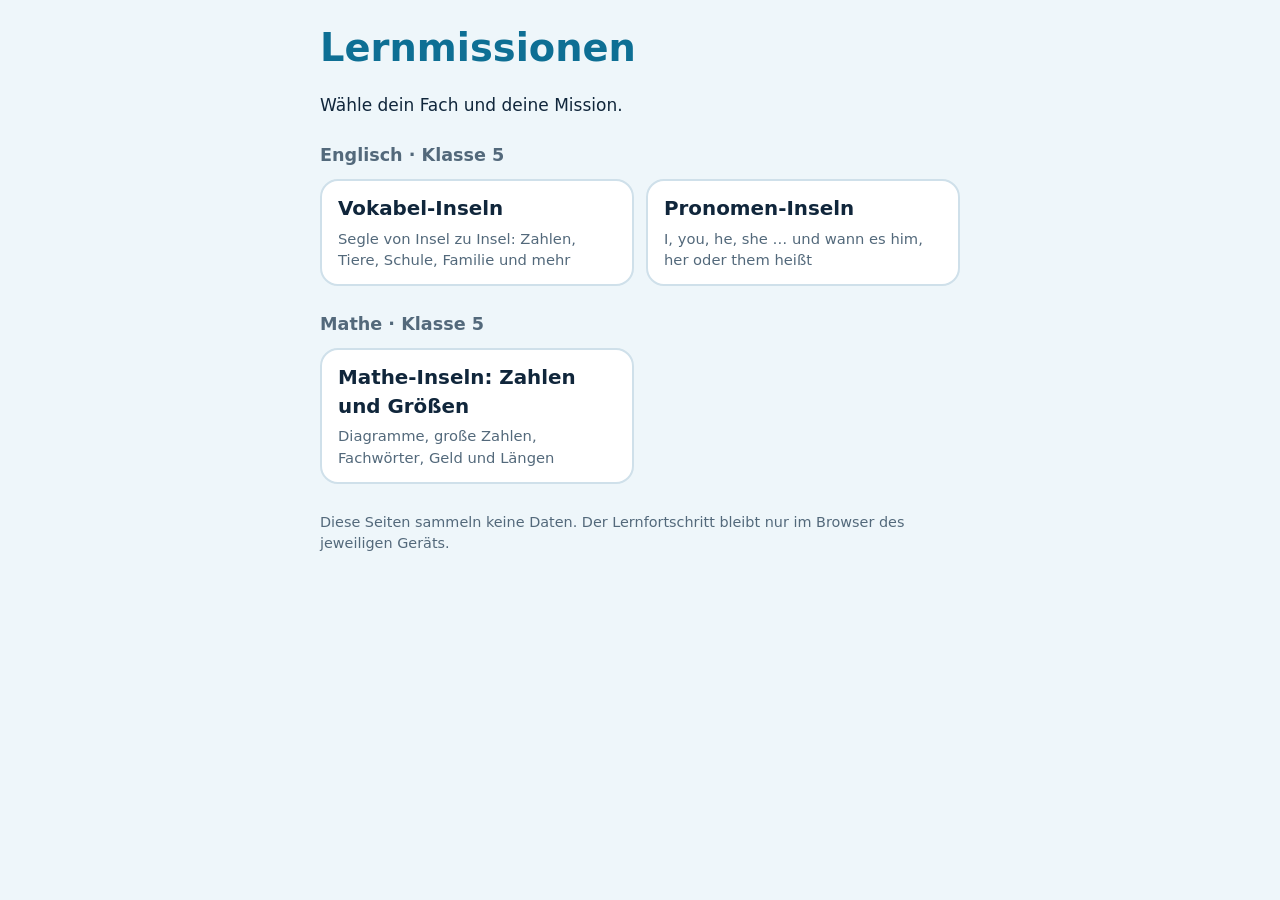
==== index.html @ 041a2555 "Druck-/PDF-Export und Eltern-Link entfernt; lange Wörter brechen um (iPhone); Tests ins Repo, zusamm" ====
<!doctype html>
<html lang="de">
<head>
<meta charset="utf-8">
<meta name="viewport" content="width=device-width,initial-scale=1,viewport-fit=cover">
<meta name="apple-mobile-web-app-capable" content="yes">
<meta name="apple-mobile-web-app-title" content="Lernmissionen">
<link rel="apple-touch-icon" href="[data-uri]">
<link rel="icon" href="[data-uri]">
<title>Lernmissionen</title>
<style>
/* Übersicht: ein Abschnitt pro Fach und Klasse, eine Kachel pro Mission. Neue Mission = neuer Ordner + neue Kachel. */
:root{--bg:#eef6fa;--card:#fff;--ink:#10263b;--muted:#53697b;--line:#cfe0ea;--sea:#0e6f94;
  --f-display:ui-rounded,'SF Pro Rounded','Arial Rounded MT Bold','Nunito','Trebuchet MS','Segoe UI',system-ui,sans-serif;color-scheme:light}
@media (prefers-color-scheme: dark){:root{--bg:#0a1a28;--card:#12293c;--ink:#eaf3f9;--muted:#9db4c5;--line:#24435c;--sea:#4fc0e8;color-scheme:dark}}
*{box-sizing:border-box}
body{margin:0;background:var(--bg);color:var(--ink);font:17px/1.45 system-ui,-apple-system,'Segoe UI',Roboto,Arial,sans-serif;padding:20px 16px 48px;-webkit-text-size-adjust:100%}
main{max-width:640px;margin:0 auto}
h1,h2,h3{font-family:var(--f-display);font-weight:600;margin:0}
h1{color:var(--sea);font-size:clamp(1.8rem,7vw,2.4rem)}
h2{margin:26px 0 10px;font-size:1.1rem;color:var(--muted)}
.grid{display:grid;grid-template-columns:repeat(auto-fill,minmax(250px,1fr));gap:12px}
.tile{display:grid;gap:4px;background:var(--card);border:2px solid var(--line);border-radius:18px;padding:14px 16px;color:inherit;text-decoration:none;transition:transform .12s,border-color .12s}
.tile:hover,.tile:focus-visible{border-color:var(--sea);transform:translateY(-2px);outline:none}
.tile span{color:var(--muted);font-size:.92rem}
.tip{color:var(--muted);font-size:.9rem;margin-top:28px}
@media (prefers-reduced-motion:reduce){.tile{transition:none}}
</style>
</head>
<body>
<main>
<h1>Lernmissionen</h1>
<p>Wähle dein Fach und deine Mission.</p>

<h2>Englisch · Klasse 5</h2>
<div class="grid">
 <a class="tile" href="englisch-5/vokabeln/"><h3>Vokabel-Inseln</h3><span>Segle von Insel zu Insel: Zahlen, Tiere, Schule, Familie und mehr</span></a>
 <a class="tile" href="englisch-5/pronomen/"><h3>Pronomen-Inseln</h3><span>I, you, he, she … und wann es him, her oder them heißt</span></a>
</div>

<h2>Mathe · Klasse 5</h2>
<div class="grid">
 <a class="tile" href="mathe-5/zahlen-und-groessen/"><h3>Mathe-Inseln: Zahlen und Größen</h3><span>Diagramme, große Zahlen, Fachwörter, Geld und Längen</span></a>
</div>

<p class="tip">Diese Seiten sammeln keine Daten. Der Lernfortschritt bleibt nur im Browser des jeweiligen Geräts.</p>
</main>
</body>
</html>
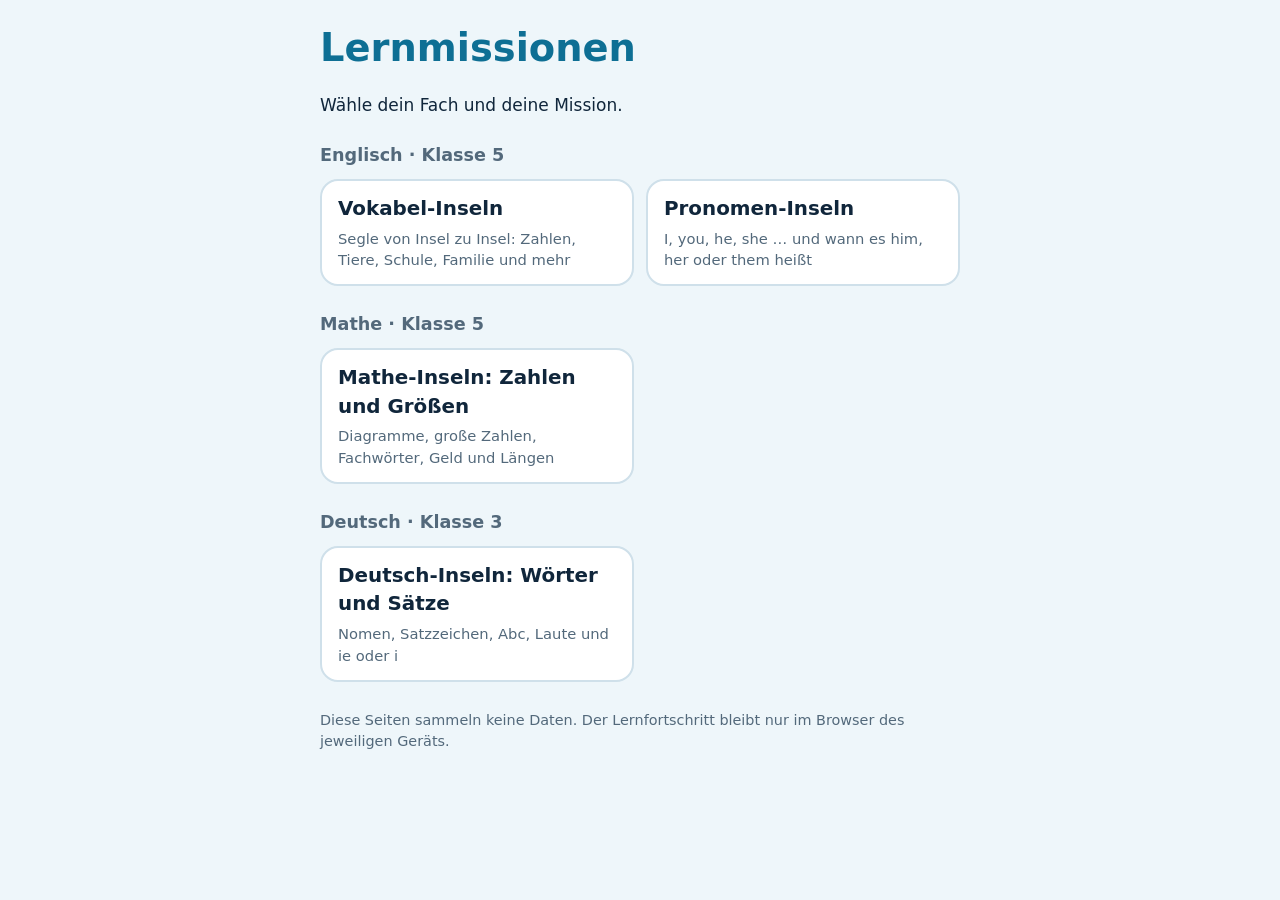
==== commit e9571fba: "Neue Mission Deutsch-Inseln (Klasse 3): Nomen, zusammengesetzte Nomen, Satzzeichen, Abc, Laute, ie/i" ====
--- a/index.html
+++ b/index.html
@@ -43,6 +43,11 @@
  <a class="tile" href="mathe-5/zahlen-und-groessen/"><h3>Mathe-Inseln: Zahlen und Größen</h3><span>Diagramme, große Zahlen, Fachwörter, Geld und Längen</span></a>
 </div>
 
+<h2>Deutsch · Klasse 3</h2>
+<div class="grid">
+ <a class="tile" href="deutsch-3/woerter-und-saetze/"><h3>Deutsch-Inseln: Wörter und Sätze</h3><span>Nomen, Satzzeichen, Abc, Laute und ie oder i</span></a>
+</div>
+
 <p class="tip">Diese Seiten sammeln keine Daten. Der Lernfortschritt bleibt nur im Browser des jeweiligen Geräts.</p>
 </main>
 </body>
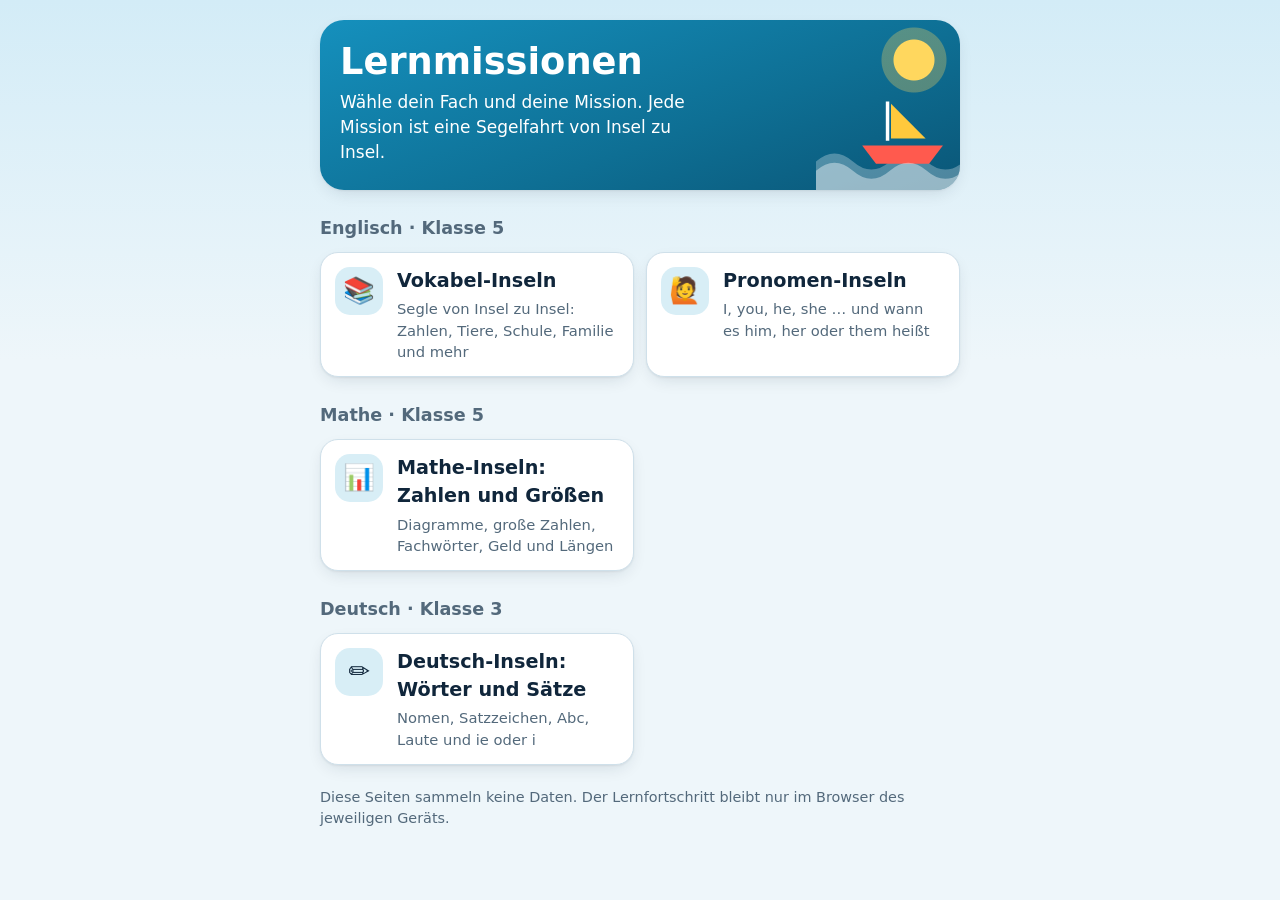
==== commit cd462d2a: "Gestaltung: weichere Karten, nummerierte Inseln, Spiel-Symbole; Wellen, schaukelndes Boot und Konfet" ====
--- a/index.html
+++ b/index.html
@@ -8,44 +8,31 @@
 <link rel="apple-touch-icon" href="[data-uri]">
 <link rel="icon" href="[data-uri]">
 <title>Lernmissionen</title>
-<style>
-/* Übersicht: ein Abschnitt pro Fach und Klasse, eine Kachel pro Mission. Neue Mission = neuer Ordner + neue Kachel. */
-:root{--bg:#eef6fa;--card:#fff;--ink:#10263b;--muted:#53697b;--line:#cfe0ea;--sea:#0e6f94;
-  --f-display:ui-rounded,'SF Pro Rounded','Arial Rounded MT Bold','Nunito','Trebuchet MS','Segoe UI',system-ui,sans-serif;color-scheme:light}
-@media (prefers-color-scheme: dark){:root{--bg:#0a1a28;--card:#12293c;--ink:#eaf3f9;--muted:#9db4c5;--line:#24435c;--sea:#4fc0e8;color-scheme:dark}}
-*{box-sizing:border-box}
-body{margin:0;background:var(--bg);color:var(--ink);font:17px/1.45 system-ui,-apple-system,'Segoe UI',Roboto,Arial,sans-serif;padding:20px 16px 48px;-webkit-text-size-adjust:100%}
-main{max-width:640px;margin:0 auto}
-h1,h2,h3{font-family:var(--f-display);font-weight:600;margin:0}
-h1{color:var(--sea);font-size:clamp(1.8rem,7vw,2.4rem)}
-h2{margin:26px 0 10px;font-size:1.1rem;color:var(--muted)}
-.grid{display:grid;grid-template-columns:repeat(auto-fill,minmax(250px,1fr));gap:12px}
-.tile{display:grid;gap:4px;background:var(--card);border:2px solid var(--line);border-radius:18px;padding:14px 16px;color:inherit;text-decoration:none;transition:transform .12s,border-color .12s}
-.tile:hover,.tile:focus-visible{border-color:var(--sea);transform:translateY(-2px);outline:none}
-.tile span{color:var(--muted);font-size:.92rem}
-.tip{color:var(--muted);font-size:.9rem;margin-top:28px}
-@media (prefers-reduced-motion:reduce){.tile{transition:none}}
-</style>
+<link rel="stylesheet" href="gemeinsam/stil.css">
+<style>/* Übersicht: ein Abschnitt pro Fach und Klasse, eine Kachel pro Mission. Neue Mission = neuer Ordner + neue Kachel. */
+html{-webkit-text-size-adjust:100%}body{margin:0}h2.sec{margin:26px 0 10px}</style>
 </head>
 <body>
-<main>
-<h1>Lernmissionen</h1>
-<p>Wähle dein Fach und deine Mission.</p>
+<main id="app">
+<section class="hero"><h1>Lernmissionen</h1><p>Wähle dein Fach und deine Mission. Jede Mission ist eine Segelfahrt von Insel zu Insel.</p>
+<svg viewBox="0 0 130 90" aria-hidden="true"><path class="wv" d="M0 62q16-14 32 0t32 0 32 0 32 0 32 0 32 0v28H0z" fill="#ffffff" opacity=".28"/>
+ <g class="bob"><path d="M62 10v34" stroke="#fff" stroke-width="3"/><path d="M65 12l30 30H65z" fill="#ffc93c"/><path d="M40 48h70l-12 16H52z" fill="#ff5a4e"/></g>
+ <path class="wv wv2" d="M0 70q16-14 32 0t32 0 32 0 32 0 32 0 32 0v20H0z" fill="#ffffff" opacity=".4"/></svg></section>
 
-<h2>Englisch · Klasse 5</h2>
+<h2 class="sec">Englisch · Klasse 5</h2>
 <div class="grid">
- <a class="tile" href="englisch-5/vokabeln/"><h3>Vokabel-Inseln</h3><span>Segle von Insel zu Insel: Zahlen, Tiere, Schule, Familie und mehr</span></a>
- <a class="tile" href="englisch-5/pronomen/"><h3>Pronomen-Inseln</h3><span>I, you, he, she … und wann es him, her oder them heißt</span></a>
+ <a class="tile" data-ico="📚" href="englisch-5/vokabeln/"><h3>Vokabel-Inseln</h3><span class="sub">Segle von Insel zu Insel: Zahlen, Tiere, Schule, Familie und mehr</span></a>
+ <a class="tile" data-ico="🙋" href="englisch-5/pronomen/"><h3>Pronomen-Inseln</h3><span class="sub">I, you, he, she … und wann es him, her oder them heißt</span></a>
 </div>
 
-<h2>Mathe · Klasse 5</h2>
+<h2 class="sec">Mathe · Klasse 5</h2>
 <div class="grid">
- <a class="tile" href="mathe-5/zahlen-und-groessen/"><h3>Mathe-Inseln: Zahlen und Größen</h3><span>Diagramme, große Zahlen, Fachwörter, Geld und Längen</span></a>
+ <a class="tile" data-ico="📊" href="mathe-5/zahlen-und-groessen/"><h3>Mathe-Inseln: Zahlen und Größen</h3><span class="sub">Diagramme, große Zahlen, Fachwörter, Geld und Längen</span></a>
 </div>
 
-<h2>Deutsch · Klasse 3</h2>
+<h2 class="sec">Deutsch · Klasse 3</h2>
 <div class="grid">
- <a class="tile" href="deutsch-3/woerter-und-saetze/"><h3>Deutsch-Inseln: Wörter und Sätze</h3><span>Nomen, Satzzeichen, Abc, Laute und ie oder i</span></a>
+ <a class="tile" data-ico="✏️" href="deutsch-3/woerter-und-saetze/"><h3>Deutsch-Inseln: Wörter und Sätze</h3><span class="sub">Nomen, Satzzeichen, Abc, Laute und ie oder i</span></a>
 </div>
 
 <p class="tip">Diese Seiten sammeln keine Daten. Der Lernfortschritt bleibt nur im Browser des jeweiligen Geräts.</p>
--- a/gemeinsam/stil.css
+++ b/gemeinsam/stil.css
@@ -0,0 +1,233 @@
+/* Gemeinsame Gestaltung aller Missionen */
+/* Layout: eine schmale Spalte, Inseln als Kacheln, eine Frage pro Bildschirm. Thema: Segeltörn von Insel zu Insel. */
+:root{
+  --bg:#eef6fa; --card:#ffffff; --ink:#10263b; --muted:#53697b; --line:#cfe0ea;
+  --sea:#0e6f94; --sea-soft:#d8eef6; --coral:#ff5a4e; --coral-ink:#ffffff; --sun:#ffc93c; --sun-ink:#3a2a00;
+  --good:#17895a; --good-soft:#d9f3e6; --bad:#c93a32; --bad-soft:#fde3e0;
+  --sky:#d3ecf7; --shadow:0 1px 2px rgba(16,38,59,.06),0 6px 18px -6px rgba(16,38,59,.16); --shadow-up:0 2px 4px rgba(16,38,59,.08),0 14px 28px -8px rgba(16,38,59,.24);
+  --f-display:ui-rounded,'SF Pro Rounded','Arial Rounded MT Bold','Nunito','Trebuchet MS','Segoe UI',system-ui,sans-serif;
+  --f-body:system-ui,-apple-system,'Segoe UI',Roboto,'Helvetica Neue',Arial,sans-serif;
+}
+@media (prefers-color-scheme: dark){:root:not([data-theme="light"]){
+  --bg:#0a1a28; --card:#12293c; --ink:#eaf3f9; --muted:#9db4c5; --line:#24435c;
+  --sea:#4fc0e8; --sea-soft:#133a52; --coral:#ff7468; --coral-ink:#2b0805; --sun:#ffd25a; --sun-ink:#2b2000;
+  --good:#4fd196; --good-soft:#12382b; --bad:#ff8a80; --bad-soft:#401c19; color-scheme:dark;
+  --sky:#0f2a40; --shadow:0 1px 2px rgba(0,0,0,.3),0 8px 20px -8px rgba(0,0,0,.55); --shadow-up:0 2px 4px rgba(0,0,0,.35),0 16px 30px -10px rgba(0,0,0,.7);}}
+:root[data-theme="dark"]{
+  --bg:#0a1a28; --card:#12293c; --ink:#eaf3f9; --muted:#9db4c5; --line:#24435c;
+  --sea:#4fc0e8; --sea-soft:#133a52; --coral:#ff7468; --coral-ink:#2b0805; --sun:#ffd25a; --sun-ink:#2b2000;
+  --good:#4fd196; --good-soft:#12382b; --bad:#ff8a80; --bad-soft:#401c19; color-scheme:dark;
+  --sky:#0f2a40; --shadow:0 1px 2px rgba(0,0,0,.3),0 8px 20px -8px rgba(0,0,0,.55); --shadow-up:0 2px 4px rgba(0,0,0,.35),0 16px 30px -10px rgba(0,0,0,.7);}
+*{box-sizing:border-box}
+body{background:linear-gradient(180deg,var(--sky),var(--bg) 360px) no-repeat,var(--bg);color:var(--ink);font-family:var(--f-body);font-size:17px;line-height:1.45;padding-inline:16px;padding-block:20px 48px}
+#app{max-width:640px;margin:0 auto}
+h1,h2,h3{font-family:var(--f-display);margin:0;font-weight:600;text-wrap:balance}
+button{font:inherit;color:inherit;cursor:pointer}
+button:focus-visible,input:focus-visible,a:focus-visible{outline:3px solid var(--sea);outline-offset:2px}
+.top{display:flex;align-items:center;justify-content:space-between;gap:12px;margin-bottom:18px}
+.brand{font-family:var(--f-display);font-weight:700;font-size:1.25rem;color:var(--sea);letter-spacing:.01em}
+.pill{display:inline-flex;align-items:center;gap:6px;background:var(--card);border:2px solid var(--line);border-radius:999px;padding:4px 12px;color:var(--ink);font-weight:800;font-size:.9rem;font-variant-numeric:tabular-nums}
+.pill.sun{background:var(--sun);border-color:var(--sun);color:var(--sun-ink)}
+.hero{background:radial-gradient(circle at calc(100% - 46px) 40px,#ffd75e 0 20px,rgba(255,215,94,.3) 21px 32px,rgba(255,215,94,0) 33px),linear-gradient(160deg,#1590bd,var(--sea) 60%,#0a5677);color:#fff;border-radius:24px;padding:22px 20px;margin-bottom:20px;min-height:170px;position:relative;overflow:hidden;box-shadow:var(--shadow)}
+.hero>*{position:relative;z-index:1}
+:root[data-theme="dark"] .hero{color:#06202e;background:radial-gradient(circle at calc(100% - 46px) 40px,#ffe08a 0 20px,rgba(255,224,138,.35) 21px 32px,rgba(255,224,138,0) 33px),linear-gradient(160deg,#7fd6f2,var(--sea) 60%,#2f9fca)}
+@media (prefers-color-scheme: dark){:root:not([data-theme="light"]) .hero{color:#06202e;background:radial-gradient(circle at calc(100% - 46px) 40px,#ffe08a 0 20px,rgba(255,224,138,.35) 21px 32px,rgba(255,224,138,0) 33px),linear-gradient(160deg,#7fd6f2,var(--sea) 60%,#2f9fca)}}
+.hero h1{font-size:clamp(1.7rem,6vw,2.3rem);line-height:1.1;padding-right:56px}
+.hero p{margin:8px 0 0;max-width:34ch}
+.hero>svg{position:absolute;right:-6px;bottom:-4px;width:150px;z-index:0}
+.rank{margin-top:14px;display:flex;gap:8px;flex-wrap:wrap}
+.rank .pill{border-color:transparent}
+.namebox{display:flex;gap:10px;align-items:center;margin-bottom:18px;flex-wrap:wrap}
+.namebox label{font-weight:800}
+input[type=text]{font:inherit;color:var(--ink);background:var(--card);border:2px solid var(--line);border-radius:14px;padding:10px 14px;min-width:0}
+.grid{display:grid;grid-template-columns:repeat(auto-fill,minmax(250px,1fr));gap:12px}
+.tile{text-align:left;background:var(--card);border:1px solid var(--line);border-radius:18px;padding:14px 16px;display:grid;gap:4px;align-content:start;position:relative;box-shadow:var(--shadow);transition:transform .15s,box-shadow .15s,border-color .15s}
+a.tile{color:inherit;text-decoration:none}
+.tile:hover{border-color:var(--sea);transform:translateY(-3px);box-shadow:var(--shadow-up)}
+/* Symbol links in der Kachel: Inseln nummeriert wie auf der Seekarte, Spiele mit Bild, Übersicht per data-ico */
+.isles{counter-reset:isl}
+.isles .tile,.tile[data-ico],#gb,#gm,#rs,.tile[data-t=mix],.tile[data-t=check]{padding-left:76px;min-height:76px}
+.isles .tile::before,.tile[data-ico]::before,#gb::before,#gm::before,#rs::before,.tile[data-t=mix]::before,.tile[data-t=check]::before{
+  content:attr(data-ico);position:absolute;left:14px;top:14px;width:48px;height:48px;border-radius:15px;display:grid;place-items:center;font-size:1.6rem;line-height:1;background:var(--tint-soft,var(--sea-soft))}
+.isles .tile{counter-increment:isl}
+.isles .tile::before{content:counter(isl);background:var(--tint,#0e6f94);color:#fff;font:700 1.45rem var(--f-display);box-shadow:inset 0 -4px 0 rgba(0,0,0,.15)}
+.isles .tile:nth-child(6n+2){--tint:#e0483e}.isles .tile:nth-child(6n+3){--tint:#c27c00}.isles .tile:nth-child(6n+4){--tint:#17895a}
+.isles .tile:nth-child(6n+5){--tint:#7b5cc4}.isles .tile:nth-child(6n){--tint:#c2457a}
+#gb::before{content:'⚡'}#gm::before{content:'🃏'}#rs::before{content:'⛵'}.tile[data-t=mix]::before{content:'🧭'}.tile[data-t=check]::before{content:'📝'}
+.tile.mix::before,#rs::before{background:rgba(255,255,255,.3)}
+.tile h3{font-size:1.2rem}
+.tile .sub{color:var(--muted);font-size:.92rem}
+.stars{letter-spacing:2px;font-size:1.15rem;color:var(--line)}
+.stars b{color:var(--sun);font-weight:400;text-shadow:0 0 0 var(--sun-ink)}
+.tile.resume{background:linear-gradient(135deg,#ffd75e,var(--sun));border-color:var(--sun);color:var(--sun-ink)}
+.tile.resume .sub{color:inherit}
+.tile.mix{background:linear-gradient(135deg,#ff7a5c,var(--coral));border-color:var(--coral);color:var(--coral-ink)}
+.tile.mix .sub{color:inherit;opacity:.9}
+.tile.mix .stars{color:rgba(255,255,255,.45)}
+.tile.mix .stars b{color:#fff}
+.sec{margin:22px 0 10px;font-size:1.1rem;color:var(--muted)}
+.q-head{display:flex;align-items:center;gap:12px;margin-bottom:12px}
+.back{background:none;border:2px solid var(--line);border-radius:12px;padding:4px 12px;font-weight:800;color:var(--muted)}
+.track{flex:1;height:14px;background:var(--sea-soft);border-radius:999px;position:relative;box-shadow:inset 0 2px 3px rgba(0,0,0,.08)}
+.track i{position:absolute;left:0;top:0;bottom:0;background:linear-gradient(90deg,#4fc0e8,var(--sea));border-radius:999px;transition:width .35s}
+.track svg{position:absolute;top:-13px;width:34px;transition:left .35s;margin-left:-12px}
+.streak{min-width:78px;text-align:center}
+.qcard{background:var(--card);border:1px solid var(--line);border-radius:24px;padding:22px 18px;box-shadow:var(--shadow)}
+.kind{display:inline-block;font-size:.78rem;font-weight:800;text-transform:uppercase;letter-spacing:.08em;color:var(--sea);background:var(--sea-soft);border-radius:999px;padding:3px 10px}
+.kind.redo{color:var(--coral);background:var(--bad-soft)}
+.prompt{font-family:var(--f-display);font-weight:600;font-size:clamp(1.7rem,7vw,2.4rem);line-height:1.15;margin:6px 0 16px;overflow-wrap:anywhere}
+.opts{display:grid;gap:10px}
+.opt{text-align:left;background:var(--card);border:2px solid var(--line);border-radius:16px;box-shadow:0 3px 0 var(--line);padding:13px 16px;font-weight:800;font-size:1.05rem;overflow-wrap:anywhere}
+.opt:hover:not(:disabled){border-color:var(--sea);box-shadow:0 3px 0 var(--sea)}
+.opt.right{background:var(--good-soft);border-color:var(--good);color:var(--good);box-shadow:0 3px 0 var(--good)}
+.opt.wrong{background:var(--bad-soft);border-color:var(--bad);color:var(--bad);box-shadow:0 3px 0 var(--bad)}
+.opt:disabled{cursor:default}
+.typebox{display:flex;gap:10px;flex-wrap:wrap}
+.typebox input{flex:1 1 180px;font-size:1.2rem;font-weight:800}
+.slots{font-family:var(--f-display);letter-spacing:.2em;color:var(--muted);margin:-6px 0 12px;min-height:1.4em}
+.btn{background:linear-gradient(180deg,#ff7a6a,var(--coral));color:var(--coral-ink);border:0;border-radius:14px;padding:12px 22px;font-weight:800;font-family:var(--f-display);font-size:1.1rem;box-shadow:0 4px 0 rgba(0,0,0,.18)}
+.btn:active{transform:translateY(2px);box-shadow:0 2px 0 rgba(0,0,0,.18)}
+.btn.ghost{background:var(--card);box-shadow:none;color:var(--ink);border:2px solid var(--line);box-shadow:none}
+.btn.small{padding:8px 14px;font-size:.95rem}
+.fb{margin-top:16px;border-radius:16px;padding:14px 16px;display:grid;grid-template-columns:minmax(0,1fr);gap:10px}
+.fb.ok{background:var(--good-soft);color:var(--good)}
+.fb.no{background:var(--bad-soft);color:var(--bad)}
+.fb strong{font-family:var(--f-display);font-size:1.25rem}
+.fb .ans{color:var(--ink);font-weight:800}
+.fb .row{display:flex;justify-content:flex-end}
+.end{text-align:center}
+.bigstars{font-size:3rem;letter-spacing:6px;color:var(--line);margin:6px 0}
+.bigstars b{color:var(--sun);font-weight:400;text-shadow:0 2px 8px rgba(255,201,60,.6)}
+.bigstars span{display:inline-block}
+.stats{display:flex;gap:10px;justify-content:center;flex-wrap:wrap;margin:12px 0 18px}
+.mist{text-align:left;background:var(--card);border:1px solid var(--line);box-shadow:var(--shadow);border-radius:16px;padding:12px 16px;margin:14px 0}
+.mist h3{font-size:1.05rem;margin-bottom:6px}
+.mist ul{margin:0;padding-left:18px}
+.mist li{margin:3px 0}
+.actions{display:flex;gap:10px;justify-content:center;flex-wrap:wrap}
+.tip{color:var(--muted);font-size:.9rem;margin-top:22px}
+.theme{background:none;border:2px solid var(--line);border-radius:999px;padding:3px 12px;font-weight:800;font-size:.85rem;color:var(--muted)}
+@keyframes pop{0%{transform:scale(.3) rotate(-20deg);opacity:0}70%{transform:scale(1.25)}100%{transform:scale(1);opacity:1}}
+.pop{animation:pop .5s both}
+/* Bewegung nur auf Startseite, Seekarte und Endbildschirm, nie während einer Aufgabe (Kinder sollen sich dort konzentrieren) */
+@keyframes rise{from{opacity:0;transform:translateY(14px)}}
+@keyframes rock{from{transform:rotate(-4deg) translateY(1px)}to{transform:rotate(4deg) translateY(-2px)}}
+@keyframes waves{to{transform:translateX(-64px)}}
+@keyframes drift{from{transform:translateX(-5px)}to{transform:translateX(5px)}}
+@keyframes ping{from{opacity:.7;transform:scale(.85)}to{opacity:0;transform:scale(1.5)}}
+@keyframes twinkle{0%,100%{opacity:0;transform:scale(.4)}50%{opacity:1;transform:scale(1)}}
+@keyframes fall{from{transform:translateY(0) rotate(0)}to{transform:translateY(560px) rotate(var(--r));opacity:.2}}
+#app:has(>.hero)>*{animation:rise .45s both}
+#app:has(>.hero)>:nth-child(2){animation-delay:.04s}#app:has(>.hero)>:nth-child(3){animation-delay:.08s}#app:has(>.hero)>:nth-child(4){animation-delay:.12s}
+#app:has(>.hero)>:nth-child(5){animation-delay:.16s}#app:has(>.hero)>:nth-child(6){animation-delay:.2s}#app:has(>.hero)>:nth-child(n+7){animation-delay:.24s}
+.hero .bob,.map .bob{transform-box:fill-box;transform-origin:50% 100%;animation:rock 2.6s ease-in-out infinite alternate}
+.hero .wv{animation:waves 7s linear infinite}.hero .wv2{animation-duration:4.5s}
+.map .ripple{fill:none;stroke:var(--sea);stroke-width:1.5;stroke-linecap:round;opacity:.3;animation:drift 4s ease-in-out infinite alternate}
+.map .ripple:nth-of-type(2n){animation-duration:5.5s;animation-direction:alternate-reverse}
+.map .ping{fill:none;stroke:var(--coral);stroke-width:2;transform-box:fill-box;transform-origin:center;animation:ping 1.8s ease-out infinite}
+.map .spark{fill:#fff3b0;transform-box:fill-box;transform-origin:center;animation:twinkle 2.2s ease-in-out infinite}
+.end{position:relative;overflow:hidden;animation:rise .4s both}
+.confetti{position:absolute;inset:0;pointer-events:none;z-index:2}
+.confetti i{position:absolute;top:-14px;width:8px;height:13px;border-radius:2px;animation:fall 2.6s cubic-bezier(.3,.6,.6,1) both}
+@media (prefers-reduced-motion:reduce){.pop,#app>*,.end,.bob,.wv,.ripple,.ping,.spark{animation:none!important}.confetti{display:none}.tile,.track i,.track svg{transition:none}}
+/* Seekarte */
+.maphead{display:flex;justify-content:space-between;align-items:center;gap:10px;margin:22px 0 10px}
+.map{display:block;width:100%;height:auto}
+.map .sea{fill:url(#seaG)}
+.map .sea1{stop-color:var(--sea-soft)}.map .sea2{stop-color:var(--sky)}
+.map .foam{fill:none;stroke:#fff;stroke-width:2;opacity:.7}
+.map .route{fill:none;stroke:var(--sea);stroke-width:2;stroke-dasharray:4 5;opacity:.55}
+.map .sand{fill:#f1d58c}
+.map .green{fill:#4caf6a}
+.map .pole{stroke:var(--ink);stroke-width:1.5}
+.map .mapboat{color:var(--ink)}
+.map text{fill:var(--ink);font:700 10px var(--f-body);text-anchor:middle}
+.isl{cursor:pointer;outline:none}
+.map{filter:drop-shadow(0 6px 14px rgba(16,38,59,.12))}
+.isl:hover .sand,.isl:focus-visible .sand{stroke:var(--coral);stroke-width:3}
+.treasure{display:flex;align-items:center;justify-content:center;gap:10px;font-weight:800;color:var(--sea);margin:4px 0 10px}
+/* Satzbaukasten */
+.line{min-height:56px;border:2px dashed var(--line);border-radius:14px;padding:6px;display:flex;flex-wrap:wrap;gap:8px;margin-bottom:12px}
+.line.right{border-style:solid;border-color:var(--good);background:var(--good-soft)}
+.line.wrong{border-style:solid;border-color:var(--bad);background:var(--bad-soft)}
+.chips{display:flex;flex-wrap:wrap;gap:8px;min-height:44px}
+.chip{background:var(--card);border:2px solid var(--sea);color:var(--ink);border-radius:12px;padding:8px 14px;font-weight:800;font-size:1.05rem}
+.chip:disabled{cursor:default}
+.chip[aria-pressed=true]{background:var(--sea-soft);box-shadow:inset 0 0 0 2px var(--sea)}
+.chip.right{background:var(--good-soft);border-color:var(--good);color:var(--good);box-shadow:none}
+.chip.wrong{background:var(--bad-soft);border-color:var(--bad);color:var(--bad);box-shadow:none;text-decoration:line-through}
+.chip.miss{border-style:dashed;border-color:var(--good);color:var(--good)}
+/* Memory und Blitzrunde */
+.memo{display:grid;grid-template-columns:repeat(3,1fr);gap:10px}
+@media (min-width:520px){.memo{grid-template-columns:repeat(4,1fr)}}
+.card{min-height:86px;background:var(--sea);color:var(--card);border:2px solid var(--sea);border-radius:14px;padding:6px;font-weight:800;font-size:1rem;overflow-wrap:anywhere;transition:background .2s}
+.card.up{background:var(--card);color:var(--ink)}
+.card.found{background:var(--good-soft);color:var(--good);border-color:var(--good);cursor:default}
+.timer i{background:var(--coral)}
+.bignum{font-family:var(--f-display);font-size:4rem;font-weight:700;color:var(--sea);line-height:1;margin:8px 0}
+.fb .row{gap:10px}
+.prompt .btn{font-size:1.1rem}
+@media (prefers-reduced-motion:reduce){.card{transition:none}}
+/* Fortschritt zum nächsten Rang (im blauen Kopfbereich) */
+.rbar{height:8px;background:rgba(255,255,255,.3);border-radius:999px;margin-top:12px;max-width:260px;position:relative;z-index:1}
+.rbar i{display:block;height:100%;background:var(--sun);border-radius:999px}
+.rnext{font-size:.88rem;margin:6px 0 0!important;opacity:.95;position:relative;z-index:1}
+/* Sätze statt einzelner Wörter (Pronomen-Inseln) */
+.prompt.sm{font-size:clamp(1.25rem,5vw,1.6rem);line-height:1.3}
+.prompt b,.opt b{color:var(--coral)}
+details.mist summary{cursor:pointer}
+.cheat{border-collapse:collapse;width:100%;margin:10px 0}
+.cheat th,.cheat td{text-align:left;padding:5px 8px;border-bottom:1px solid var(--line)}
+/* Mathe: Zahlen-Eingabe, Klecks, Grafiken */
+.typebox .unit{align-self:center;font-weight:800;font-size:1.15rem;color:var(--muted)}
+.blob{display:inline-block;width:1.5em;height:1.1em;line-height:1.1em;border-radius:46% 54% 40% 60%;background:var(--coral);color:transparent;vertical-align:-0.12em}
+.prompt p{margin:0 0 10px}
+.prompt .big{font-size:clamp(1.5rem,6vw,2rem);font-variant-numeric:tabular-nums}
+.prompt .words{font-size:1.05rem;overflow-wrap:anywhere;line-height:1.4}
+.prompt .ctitle{font-size:.95rem;font-weight:800;color:var(--muted);margin:0 0 4px}
+.chart,.strahl{display:block;width:100%;max-width:420px;height:auto;margin:0 0 8px}
+.chart text,.strahl text{fill:var(--ink);font-family:var(--f-body)}
+.chart .grid{stroke:var(--line);stroke-width:1}
+.chart .bar{fill:var(--sea)}
+.strahl .axis{stroke:var(--ink);stroke-width:1.5}
+.strahl .arrow{fill:var(--coral)}.strahl .arrowline{stroke:var(--coral);stroke-width:3}
+.tally line{stroke:var(--ink);stroke-width:2;stroke-linecap:round}
+.strich,.vt,.receipt{border-collapse:collapse;font-size:1rem;margin:0 0 10px}
+.strich td,.vt td,.vt th,.receipt td{border:1px solid var(--line);padding:5px 10px;text-align:left}
+.vt th{font-weight:800}.receipt td:last-child{text-align:right;font-variant-numeric:tabular-nums}.receipt .sum td{font-weight:800}
+.mauer{display:inline-grid;gap:4px;margin:4px 0}
+.mrow{display:flex;justify-content:center;gap:4px}
+.brick{min-width:64px;padding:8px 6px;text-align:center;border:2px solid var(--line);border-radius:8px;background:var(--bg);font-weight:800;font-size:1.1rem}
+.brick.q{border-color:var(--coral);color:var(--coral)}
+.opts.raw{grid-template-columns:repeat(auto-fit,minmax(150px,1fr))}
+.opts.raw .opt{padding:6px}
+.opts.raw svg{display:block;width:100%;height:auto}
+.cancheck{width:100%;border-collapse:collapse;text-align:left;margin:12px 0}
+.cancheck th,.cancheck td{border-bottom:1px solid var(--line);padding:6px 4px;vertical-align:middle}
+.cancheck .face{font-size:1.5rem;text-align:center}
+/* Mathe: Säulen ziehen, Pfeil setzen */
+.drawsvg,.marksvg{touch-action:none;cursor:pointer;user-select:none;-webkit-user-select:none;outline:none}
+.drawsvg.locked{cursor:default}
+.dbar .knob{fill:var(--coral)}
+.dbar:focus{outline:none}.dbar:focus .knob{stroke:var(--ink);stroke-width:2}
+.dbar.good .bar{fill:var(--good)}.dbar.bad .bar{fill:var(--bad)}.dbar.good .knob,.dbar.bad .knob{display:none}
+.chart .target{fill:none;stroke:var(--good);stroke-width:2.5;stroke-dasharray:5 3}
+.marksvg:focus-visible{outline:3px solid var(--sea);outline-offset:2px;border-radius:6px}
+.strahl .hit{fill:transparent}
+.mark path{fill:var(--coral)}.mark line{stroke:var(--coral);stroke-width:3}
+.mark.good path,.mark.right path{fill:var(--good)}.mark.good line,.mark.right line{stroke:var(--good)}
+.mark.bad path{fill:var(--bad)}.mark.bad line{stroke:var(--bad)}
+/* Deutsch: Lücke, Bild zum Wort, Abc-Leiste */
+.gap{display:inline-block;min-width:1.4em;padding:0 .15em;border-radius:6px;background:var(--coral);color:var(--coral-ink);text-align:center;font-weight:800}
+.emo{font-size:1.4em;margin-right:.35em;vertical-align:-0.1em}
+.prompt .emo:only-child{font-size:3.2rem}
+.abcrow{display:flex;flex-wrap:wrap;gap:3px;font-size:.75rem;margin:4px 0 10px}
+.abcrow span{display:grid;justify-items:center;min-width:1.7em;padding:2px 0;border:1px solid var(--line);border-radius:5px;color:var(--muted)}
+.abcrow b{color:var(--ink);font-size:.95rem}
+/* Lange Wörter (z. B. Zahlwörter wie "sechshundertdreiundzwanzigtausend") dürfen nie über den Rand laufen:
+   erst mit deutscher Silbentrennung umbrechen, notfalls an beliebiger Stelle. Kästen werden nie breiter als ihr Platz. */
+.qcard,.mist,.fb,.tile,.hero,.cancheck td{overflow-wrap:anywhere;min-width:0}
+.fb .ans,.fb strong,.prompt,.opt,.mist li,.chip,.kind{overflow-wrap:anywhere;-webkit-hyphens:auto;hyphens:auto}
+.fb .row,.actions,.typebox{min-width:0;flex-wrap:wrap}
+.top,.q-head{flex-wrap:wrap}.brand{min-width:0;overflow-wrap:anywhere}
+.qcard img,.qcard svg,.qcard table{max-width:100%}
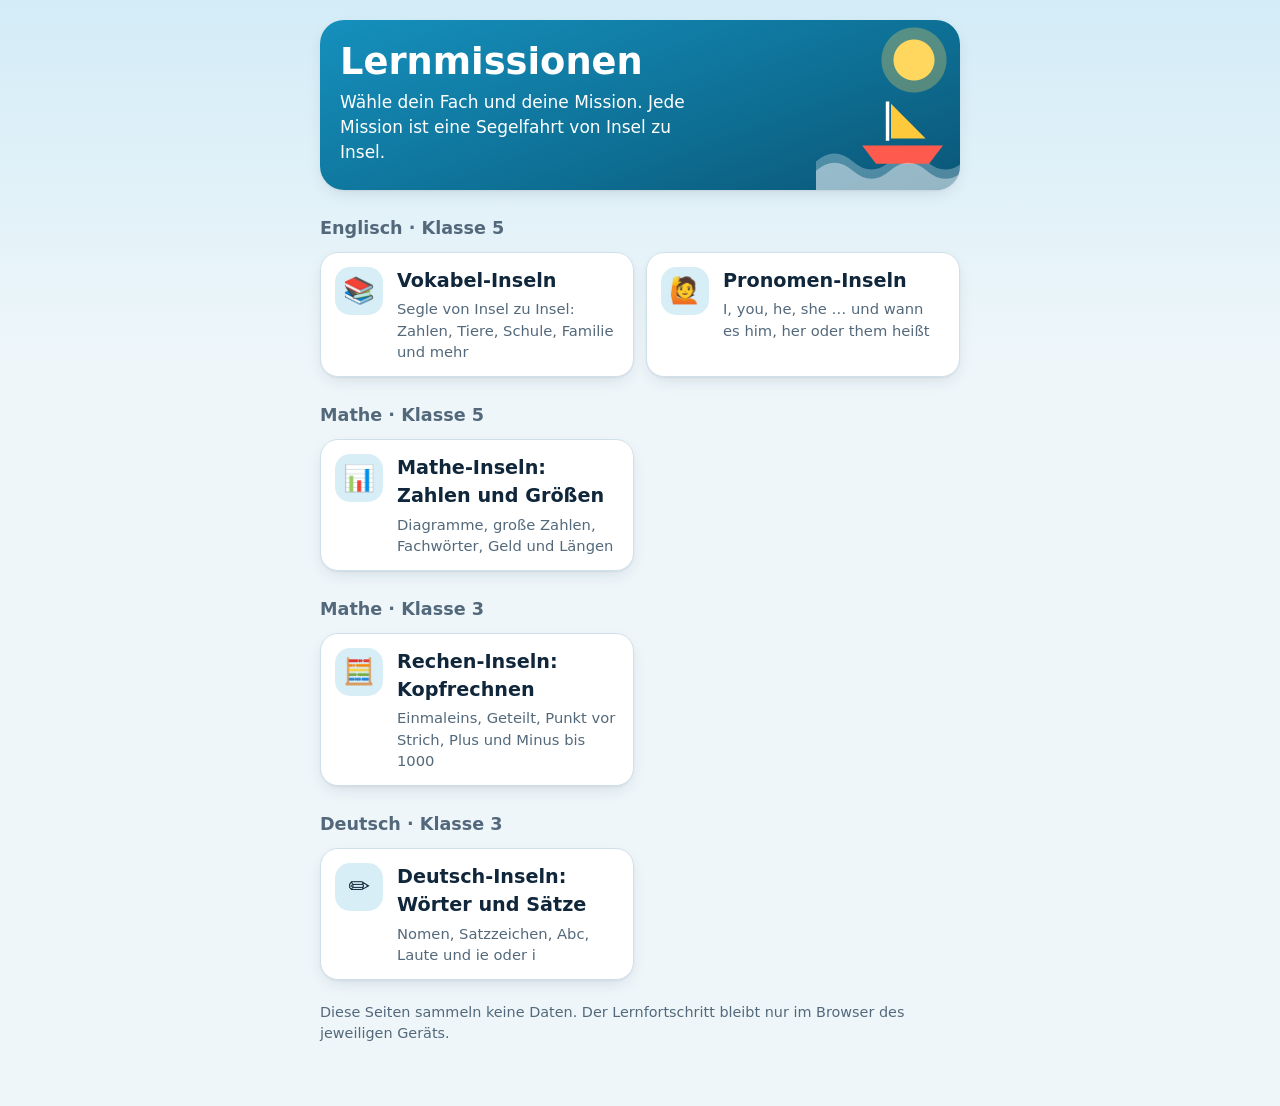
==== commit 854af54f: "Neue Mission Mathe 3: Rechen-Inseln (Einmaleins, Geteilt, Punkt vor Strich, Plus und Minus bis 1000)" ====
--- a/index.html
+++ b/index.html
@@ -30,6 +30,11 @@
  <a class="tile" data-ico="📊" href="mathe-5/zahlen-und-groessen/"><h3>Mathe-Inseln: Zahlen und Größen</h3><span class="sub">Diagramme, große Zahlen, Fachwörter, Geld und Längen</span></a>
 </div>
 
+<h2 class="sec">Mathe · Klasse 3</h2>
+<div class="grid">
+ <a class="tile" data-ico="🧮" href="mathe-3/kopfrechnen/"><h3>Rechen-Inseln: Kopfrechnen</h3><span class="sub">Einmaleins, Geteilt, Punkt vor Strich, Plus und Minus bis 1000</span></a>
+</div>
+
 <h2 class="sec">Deutsch · Klasse 3</h2>
 <div class="grid">
  <a class="tile" data-ico="✏️" href="deutsch-3/woerter-und-saetze/"><h3>Deutsch-Inseln: Wörter und Sätze</h3><span class="sub">Nomen, Satzzeichen, Abc, Laute und ie oder i</span></a>
--- a/gemeinsam/stil.css
+++ b/gemeinsam/stil.css
@@ -164,6 +164,22 @@
 .card.up{background:var(--card);color:var(--ink)}
 .card.found{background:var(--good-soft);color:var(--good);border-color:var(--good);cursor:default}
 .timer i{background:var(--coral)}
+/* Spiele: Häfen, Satz-Detektiv, Abc-Leiter, Memory-Stufen */
+.opts.haefen{grid-template-columns:repeat(3,minmax(0,1fr))}.haefen .opt{text-align:center;font-size:1.2rem}
+.du{white-space:nowrap}.dtext{font-size:1.25rem;line-height:2.3;font-weight:700;margin:6px 0 0}
+.dgap{display:inline-block;min-width:26px;height:1.6em;vertical-align:middle;margin:0 1px;padding:0 4px;border:2px dashed var(--line);border-radius:8px;background:transparent;color:var(--coral);font-weight:800;font-size:1.2rem;line-height:1}
+.dgap:not(:empty){border-style:solid;border-color:var(--sea)}.dgap.right{border-color:var(--good);color:var(--good);background:var(--good-soft)}
+.dgap.wrong{border-color:var(--bad);color:var(--bad);background:var(--bad-soft);text-decoration:line-through}.dgap.miss{border-color:var(--good);color:var(--good)}
+.leiter{display:grid;gap:4px;margin-top:8px}.sprosse{background:var(--sea-soft);border-radius:10px;padding:7px 14px;font-weight:800;overflow-wrap:anywhere}
+.slot{border:2px dashed var(--line);background:transparent;border-radius:10px;padding:3px;color:var(--muted);font-size:.85rem;font-weight:700}
+.slot.right{border-style:solid;border-color:var(--good);color:var(--good);background:var(--good-soft);font-size:1rem}.slot.wrong{border-color:var(--bad);color:var(--bad)}
+.levels{display:flex;flex-wrap:wrap;gap:8px;margin:0 0 14px}
+.kasse,.tresen{display:flex;flex-wrap:wrap;gap:8px}.tresen{min-height:64px;border:2px dashed var(--line);border-radius:14px;padding:6px;margin-top:4px}
+.geld{min-width:52px;height:52px;border-radius:999px;border:3px solid #c9a227;background:#f6dc85;color:#3a2a00;font-weight:800;font-size:.95rem;padding:0 6px}
+.truhe{display:flex;flex-wrap:wrap;gap:6px;justify-content:center;margin:14px 0}.bs{min-width:1.3em;height:1.7em;border-bottom:3px solid var(--sea);display:inline-grid;place-items:center;font-weight:800;font-size:1.6rem;font-family:var(--f-display)}.bs.frei{border-color:transparent}
+.abc{display:grid;grid-template-columns:repeat(7,minmax(0,1fr));gap:6px}.abc button{background:var(--card);border:2px solid var(--line);border-radius:10px;padding:8px 0;font-weight:800;font-size:1.1rem;color:var(--ink)}
+.abc button.right{background:var(--good-soft);border-color:var(--good);color:var(--good)}.abc button.wrong{background:var(--bad-soft);border-color:var(--bad);color:var(--bad);text-decoration:line-through}
+.geld.schein{border-radius:8px;min-width:68px;border-color:#5b9a70;background:#d3ecdb;color:#173623}.geld:disabled{opacity:.75}
 .bignum{font-family:var(--f-display);font-size:4rem;font-weight:700;color:var(--sea);line-height:1;margin:8px 0}
 .fb .row{gap:10px}
 .prompt .btn{font-size:1.1rem}
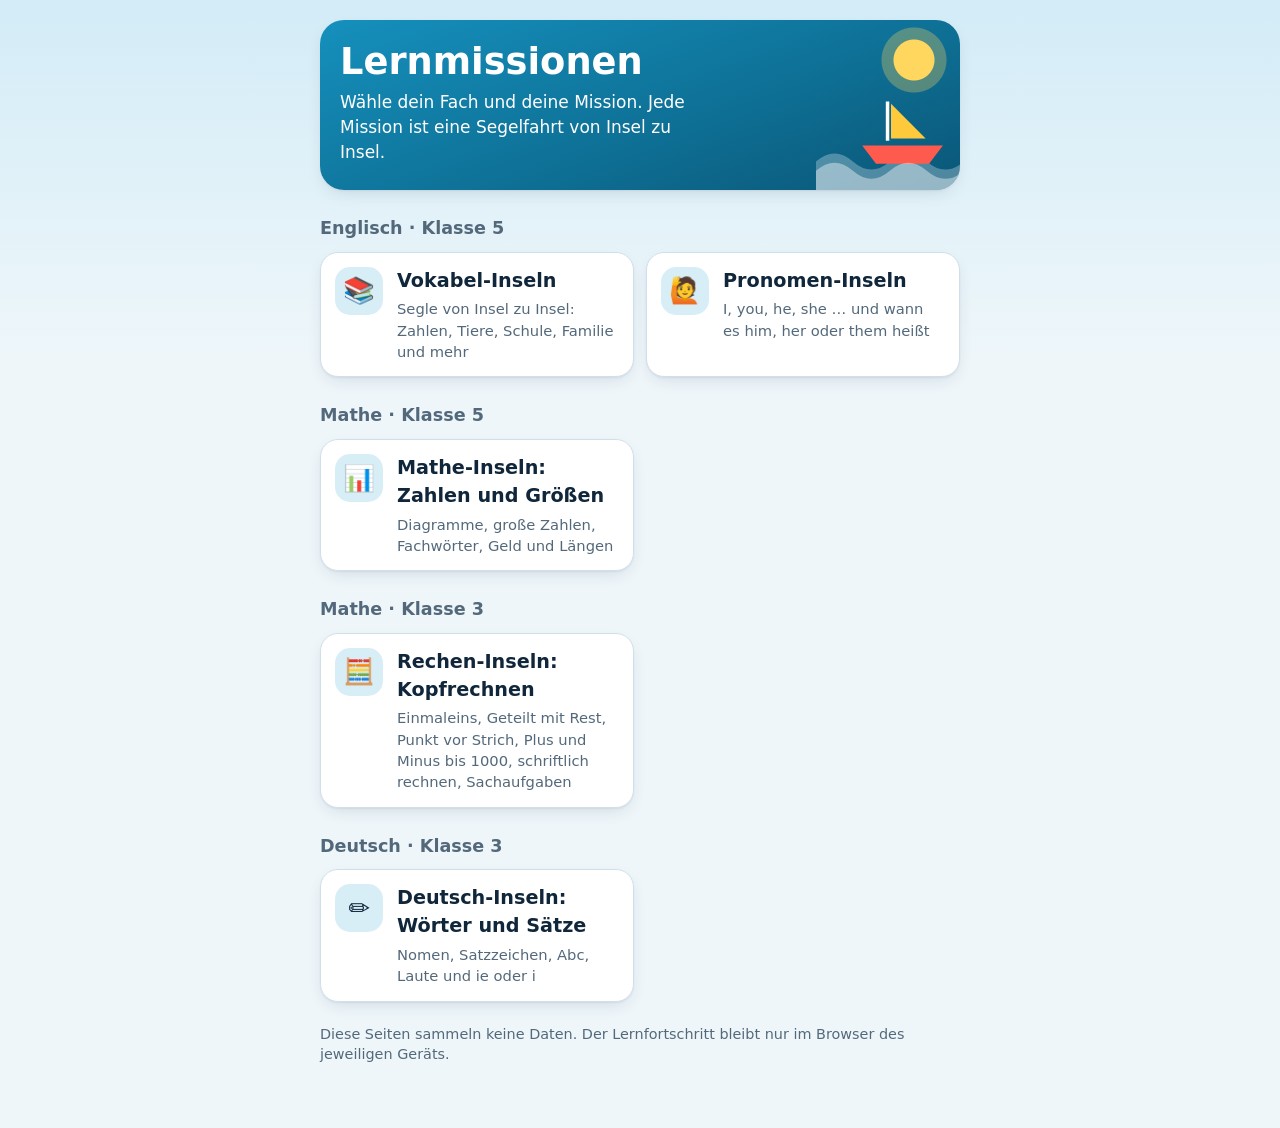
==== commit 9a2f425f: "Mathe 3: Schriftlich-Insel (untereinander rechnen, Übertrag, Fehler finden) und Sachaufgaben-Insel; " ====
--- a/index.html
+++ b/index.html
@@ -32,7 +32,7 @@
 
 <h2 class="sec">Mathe · Klasse 3</h2>
 <div class="grid">
- <a class="tile" data-ico="🧮" href="mathe-3/kopfrechnen/"><h3>Rechen-Inseln: Kopfrechnen</h3><span class="sub">Einmaleins, Geteilt, Punkt vor Strich, Plus und Minus bis 1000</span></a>
+ <a class="tile" data-ico="🧮" href="mathe-3/kopfrechnen/"><h3>Rechen-Inseln: Kopfrechnen</h3><span class="sub">Einmaleins, Geteilt mit Rest, Punkt vor Strich, Plus und Minus bis 1000, schriftlich rechnen, Sachaufgaben</span></a>
 </div>
 
 <h2 class="sec">Deutsch · Klasse 3</h2>
--- a/gemeinsam/stil.css
+++ b/gemeinsam/stil.css
@@ -247,3 +247,9 @@
 .fb .row,.actions,.typebox{min-width:0;flex-wrap:wrap}
 .top,.q-head{flex-wrap:wrap}.brand{min-width:0;overflow-wrap:anywhere}
 .qcard img,.qcard svg,.qcard table{max-width:100%}
+/* Schriftlich rechnen (Mathe 3): Stellenwerttafel mit Eingabekästchen */
+.spalten{border-collapse:collapse;font:700 1.5rem/1 var(--f-display);margin:4px 0;font-variant-numeric:tabular-nums}
+.spalten td{width:2.1rem;height:2.3rem;text-align:center;padding:0}.spalten .kopf td{font-size:.8rem;color:var(--muted);height:1.4rem}.spalten .op{width:1.6rem;color:var(--muted)}
+.spalten tr.erg td{border-top:3px solid var(--ink)}.spalten tr.ue td{height:1.7rem}.spalten tr.ue+tr.erg td{border-top:3px solid var(--ink)}
+.spalten input{width:1.8rem;height:2rem;text-align:center;font:inherit;border:2px solid var(--line);border-radius:8px;background:var(--card);color:var(--ink);padding:0}
+.spalten .ueb{width:1.3rem;height:1.4rem;font-size:.9rem;border-style:dashed}.spalten input.good{border-color:var(--good);background:var(--good-soft)}.spalten input.bad{border-color:var(--bad);background:var(--bad-soft)}
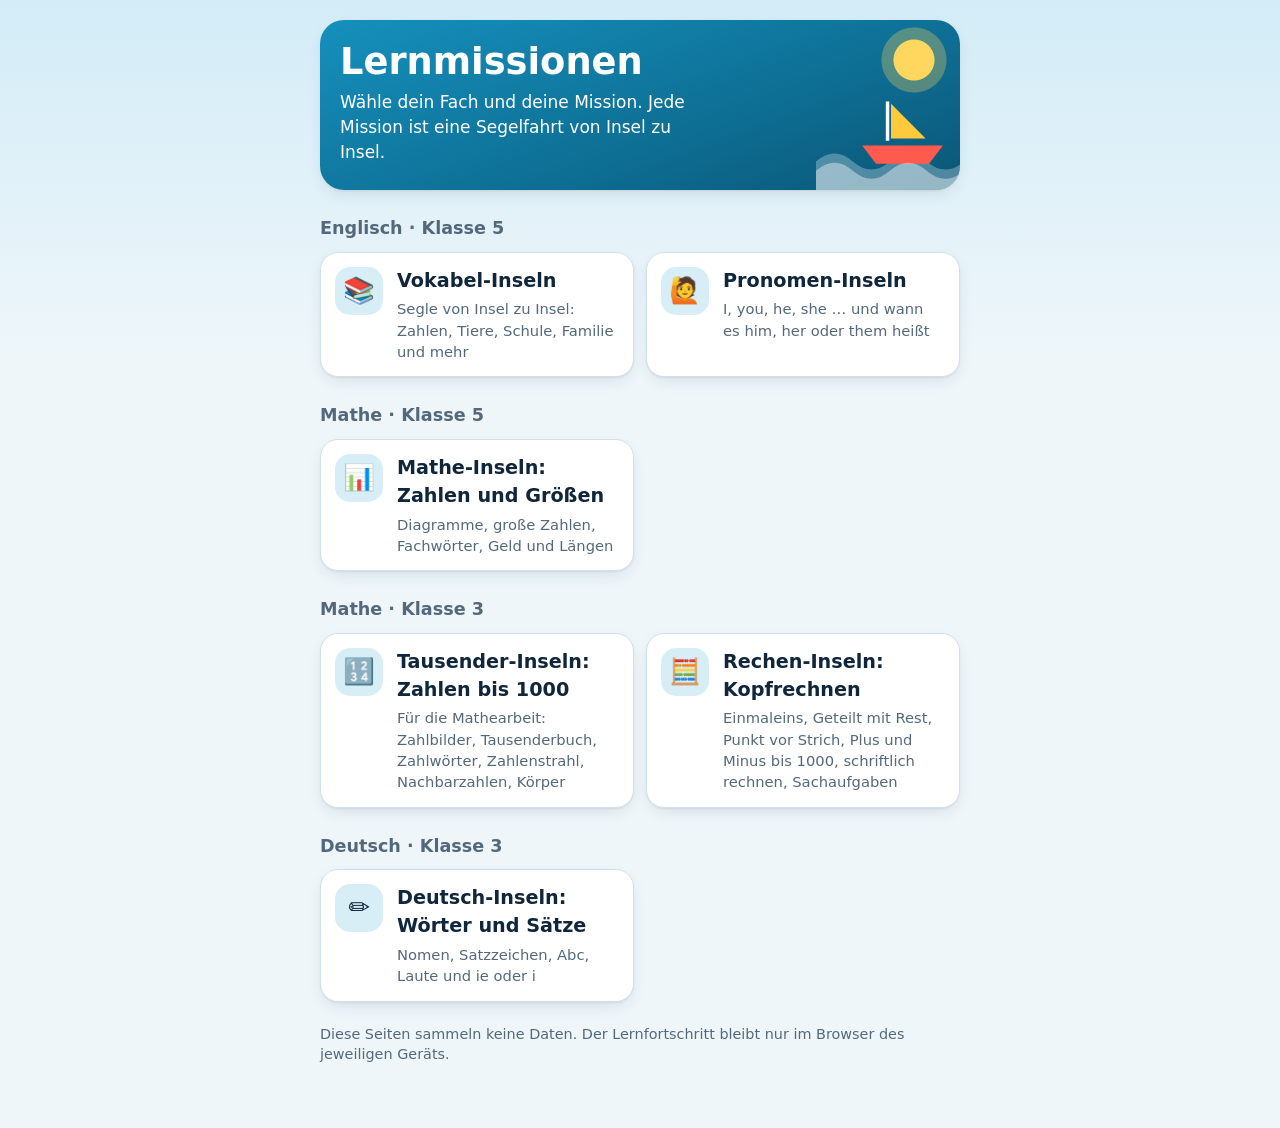
==== commit 95d0e44e: "Neue Mission Mathe 3: Tausender-Inseln (Zahlen bis 1000) zur Checkliste der Mathearbeit; Einzahl „1 " ====
--- a/index.html
+++ b/index.html
@@ -32,6 +32,7 @@
 
 <h2 class="sec">Mathe · Klasse 3</h2>
 <div class="grid">
+ <a class="tile" data-ico="🔢" href="mathe-3/zahlen-bis-1000/"><h3>Tausender-Inseln: Zahlen bis 1000</h3><span class="sub">Für die Mathearbeit: Zahlbilder, Tausenderbuch, Zahlwörter, Zahlenstrahl, Nachbarzahlen, Körper</span></a>
  <a class="tile" data-ico="🧮" href="mathe-3/kopfrechnen/"><h3>Rechen-Inseln: Kopfrechnen</h3><span class="sub">Einmaleins, Geteilt mit Rest, Punkt vor Strich, Plus und Minus bis 1000, schriftlich rechnen, Sachaufgaben</span></a>
 </div>
 
--- a/gemeinsam/stil.css
+++ b/gemeinsam/stil.css
@@ -253,3 +253,11 @@
 .spalten tr.erg td{border-top:3px solid var(--ink)}.spalten tr.ue td{height:1.7rem}.spalten tr.ue+tr.erg td{border-top:3px solid var(--ink)}
 .spalten input{width:1.8rem;height:2rem;text-align:center;font:inherit;border:2px solid var(--line);border-radius:8px;background:var(--card);color:var(--ink);padding:0}
 .spalten .ueb{width:1.3rem;height:1.4rem;font-size:.9rem;border-style:dashed}.spalten input.good{border-color:var(--good);background:var(--good-soft)}.spalten input.bad{border-color:var(--bad);background:var(--bad-soft)}
+/* Zahlen bis 1000 (Mathe 3): Geheimschrift, Plättchen in der Stellenwerttafel, Tafel-Ausschnitt, Körper, Zähler zum Zeichnen */
+.geheim{display:block;height:68px;width:auto;max-width:100%;margin:6px 0}
+.geheim .hq{fill:none;stroke:var(--ink);stroke-width:2}.geheim .zs{stroke:var(--ink);stroke-width:2.5}.geheim .ep{fill:var(--ink)}
+.stw{border-collapse:collapse;margin:6px 0}.stw th,.stw td{border:2px solid var(--line);width:80px;text-align:center;padding:4px}.stw th{color:var(--muted);font-size:.9rem}
+.stw td{height:48px;line-height:0}.pl{display:inline-block;width:12px;height:12px;border-radius:50%;background:var(--coral);margin:2px}
+.tafel{border-collapse:collapse;margin:6px 0;font:700 1.2rem var(--f-display)}.tafel td{border:2px solid var(--line);width:3.2rem;height:2.4rem;text-align:center}
+.koerper{display:block;width:150px;height:auto;margin:4px 0}.koerper path,.koerper circle,.koerper ellipse{fill:none;stroke:var(--ink);stroke-width:2.5;stroke-linejoin:round}.koerper .dash{stroke-dasharray:5 4;stroke-width:1.8;opacity:.7}
+.zbild{min-height:74px}.zaehler{display:grid;gap:6px;margin-top:6px}.zr{display:flex;align-items:center;gap:8px}.zr span{flex:1}.zr b{min-width:1.5em;text-align:center;font-size:1.2rem}
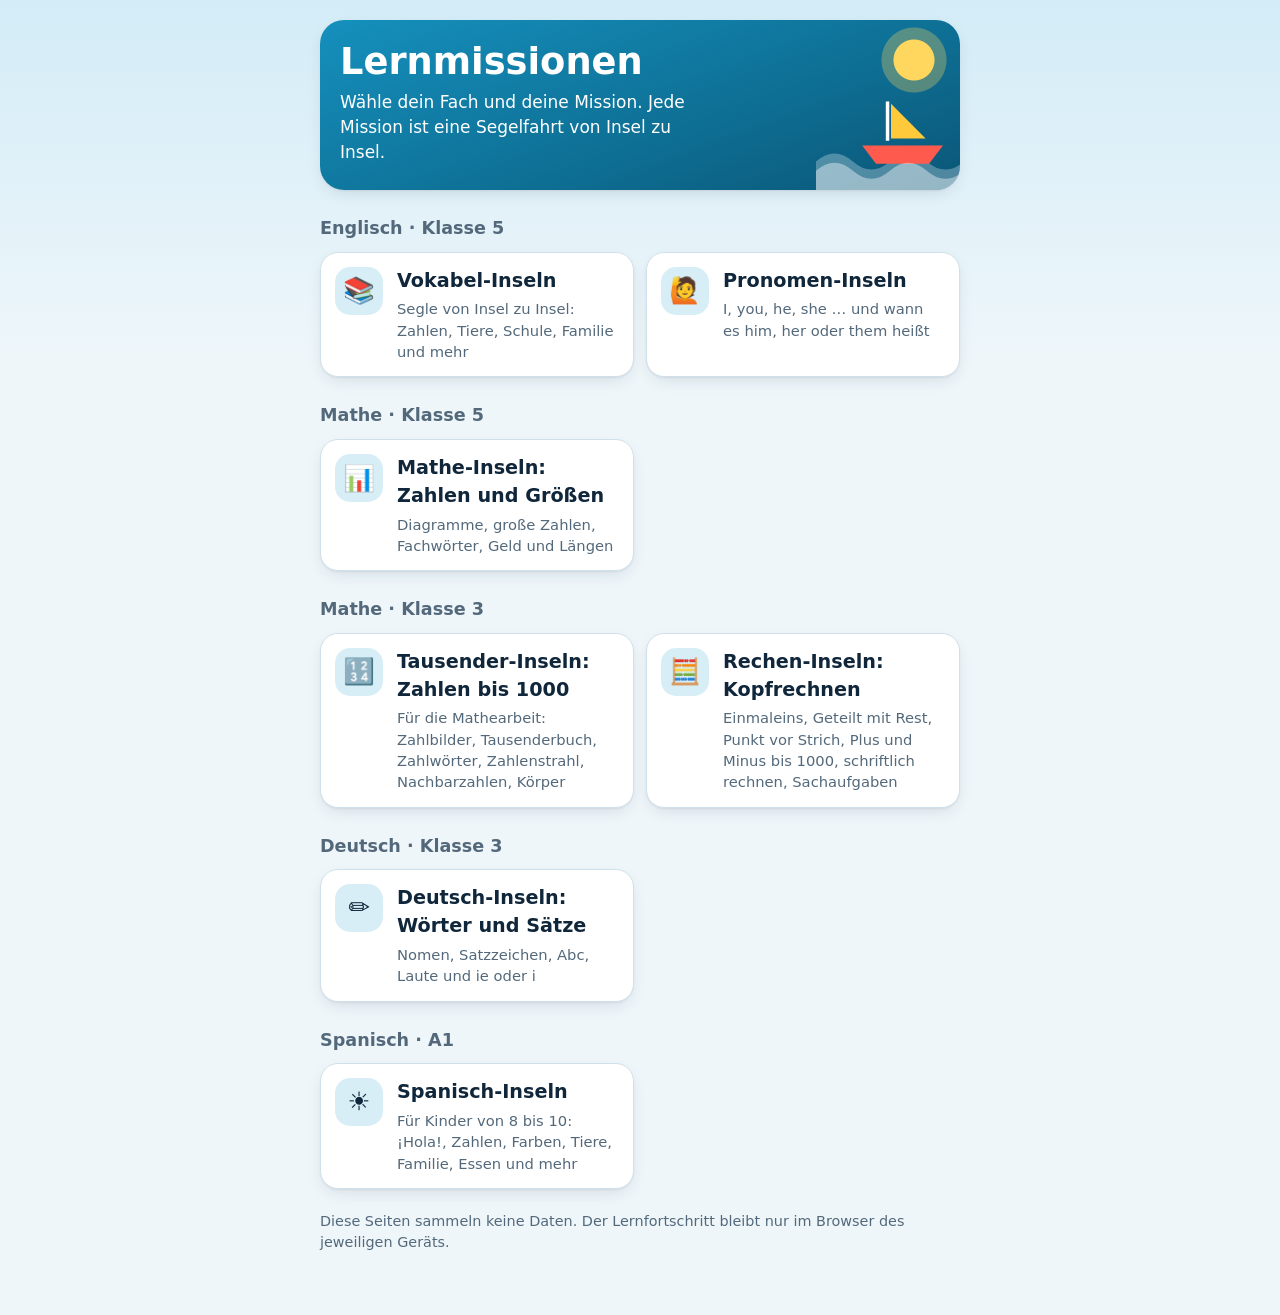
==== commit e3e5df9e: "Neue Mission Spanisch A1 (Kinder 8–10): 15 Inseln, Lese-Hafen; Vokabel-Logik gemeinsam für Englisch " ====
--- a/index.html
+++ b/index.html
@@ -41,6 +41,11 @@
  <a class="tile" data-ico="✏️" href="deutsch-3/woerter-und-saetze/"><h3>Deutsch-Inseln: Wörter und Sätze</h3><span class="sub">Nomen, Satzzeichen, Abc, Laute und ie oder i</span></a>
 </div>
 
+<h2 class="sec">Spanisch · A1</h2>
+<div class="grid">
+ <a class="tile" data-ico="☀️" href="spanisch-a1/vokabeln/"><h3>Spanisch-Inseln</h3><span class="sub">Für Kinder von 8 bis 10: ¡Hola!, Zahlen, Farben, Tiere, Familie, Essen und mehr</span></a>
+</div>
+
 <p class="tip">Diese Seiten sammeln keine Daten. Der Lernfortschritt bleibt nur im Browser des jeweiligen Geräts.</p>
 </main>
 </body>
--- a/gemeinsam/stil.css
+++ b/gemeinsam/stil.css
@@ -261,3 +261,13 @@
 .tafel{border-collapse:collapse;margin:6px 0;font:700 1.2rem var(--f-display)}.tafel td{border:2px solid var(--line);width:3.2rem;height:2.4rem;text-align:center}
 .koerper{display:block;width:150px;height:auto;margin:4px 0}.koerper path,.koerper circle,.koerper ellipse{fill:none;stroke:var(--ink);stroke-width:2.5;stroke-linejoin:round}.koerper .dash{stroke-dasharray:5 4;stroke-width:1.8;opacity:.7}
 .zbild{min-height:74px}.zaehler{display:grid;gap:6px;margin-top:6px}.zr{display:flex;align-items:center;gap:8px}.zr span{flex:1}.zr b{min-width:1.5em;text-align:center;font-size:1.2rem}
+/* Lese-Hafen (Englisch 5): Wörter zum Antippen, Bedeutung oben im Kasten */
+.lesetext{font-size:1.15rem;line-height:1.75}.lesetext p{margin:0 0 10px}
+.lw{background:none;border:0;border-bottom:1px dotted var(--muted);padding:0 1px;margin:0;font:inherit;color:inherit;cursor:pointer}.lw.an{background:var(--sun);color:var(--sun-ink);border-radius:4px}
+.lbox{position:sticky;top:6px;z-index:2;background:var(--sea-soft);border-radius:12px;padding:8px 12px;margin:8px 0 12px;min-height:2.6em;overflow-wrap:anywhere}
+.tf{margin:0 0 10px}.tf p{margin:0 0 6px;font-weight:700}.opts.tfo{grid-template-columns:1fr 1fr}
+/* Schild „neu“ für Inseln mit neuen Vokabeln (Seekarte und Kacheln) */
+.map .neu rect{fill:var(--coral)}.map .neu text{fill:var(--coral-ink);font-size:8.5px;font-weight:800;text-anchor:middle}
+.pill.neu{background:var(--coral);border-color:var(--coral);color:var(--coral-ink);font-size:.75rem;padding:1px 8px;vertical-align:middle}.tile .herkunft{font-size:.8rem}
+/* Sonderzeichen-Tasten unter dem Eingabefeld (Spanisch: á é í ó ú ñ ü ¿ ¡) */
+.sonder{display:flex;flex-wrap:wrap;gap:6px;margin-top:10px}.sonder .btn{min-width:40px;padding:6px 10px;font-size:1.05rem}
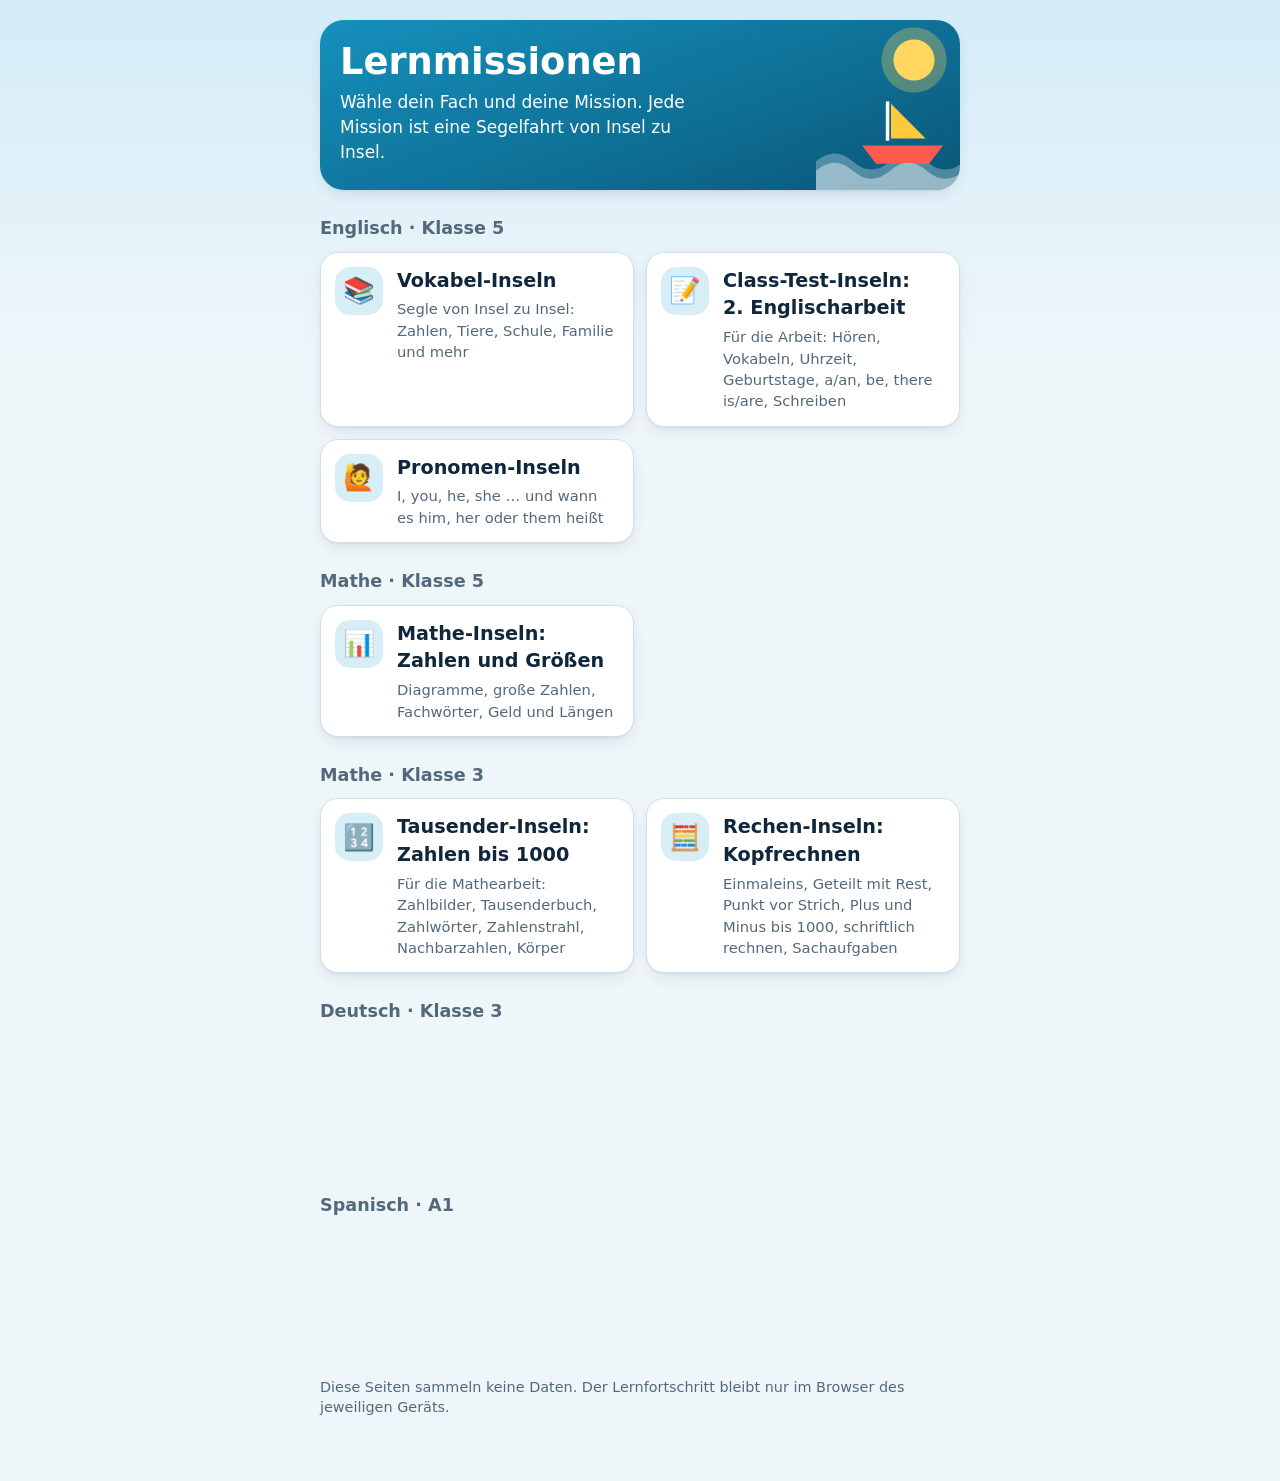
==== commit 0b5ab8e3: "Englisch 5: Vokabeln Unit 6 (Seite 194), Class-Test-Inseln für die 2. Arbeit Co-Authored-By: Claude " ====
--- a/index.html
+++ b/index.html
@@ -22,6 +22,7 @@
 <h2 class="sec">Englisch · Klasse 5</h2>
 <div class="grid">
  <a class="tile" data-ico="📚" href="englisch-5/vokabeln/"><h3>Vokabel-Inseln</h3><span class="sub">Segle von Insel zu Insel: Zahlen, Tiere, Schule, Familie und mehr</span></a>
+ <a class="tile" data-ico="📝" href="englisch-5/klassenarbeit-2/"><h3>Class-Test-Inseln: 2. Englischarbeit</h3><span class="sub">Für die Arbeit: Hören, Vokabeln, Uhrzeit, Geburtstage, a/an, be, there is/are, Schreiben</span></a>
  <a class="tile" data-ico="🙋" href="englisch-5/pronomen/"><h3>Pronomen-Inseln</h3><span class="sub">I, you, he, she … und wann es him, her oder them heißt</span></a>
 </div>
 
--- a/gemeinsam/stil.css
+++ b/gemeinsam/stil.css
@@ -271,3 +271,16 @@
 .pill.neu{background:var(--coral);border-color:var(--coral);color:var(--coral-ink);font-size:.75rem;padding:1px 8px;vertical-align:middle}.tile .herkunft{font-size:.8rem}
 /* Sonderzeichen-Tasten unter dem Eingabefeld (Spanisch: á é í ó ú ñ ü ¿ ¡) */
 .sonder{display:flex;flex-wrap:wrap;gap:6px;margin-top:10px}.sonder .btn{min-width:40px;padding:6px 10px;font-size:1.05rem}
+/* Neue Wörter lernen: Karte und Fortschritt je Insel */
+.lernkarte{text-align:center}.lernkarte .big{font-size:clamp(1.8rem,8vw,2.6rem);margin:10px 0 4px}.lernkarte .lde{font-size:1.25rem;color:var(--muted);margin:0 0 12px}.lernkarte .row{justify-content:center}
+.lbar{display:block;height:8px;background:var(--sea-soft);border-radius:999px;overflow:hidden;margin-top:6px}.lbar i{display:block;height:100%;background:var(--good)}
+.cancheck .theme{white-space:nowrap;overflow-wrap:normal;hyphens:none}
+/* Karteikasten und Lernweg */
+.kasten{display:grid;grid-template-columns:repeat(5,minmax(0,1fr));gap:6px}.kasten div{background:var(--card);border:2px solid var(--line);border-radius:12px;padding:8px 4px;text-align:center}.kasten b{display:block;font-size:1.3rem}.kasten span{font-size:.75rem;color:var(--muted)}
+.weg{display:flex;flex-wrap:wrap;align-items:center;gap:4px;margin-top:6px}.weg small{color:var(--muted);font-size:.75rem;margin-left:4px}.weg i{width:22px;height:22px;border-radius:50%;display:grid;place-items:center;font-style:normal;font-size:.75rem;font-weight:800;border:2px solid var(--line);color:var(--muted)}.weg i.an{background:var(--good);border-color:var(--good);color:#fff}
+/* Regel-Detektiv und Szenen */
+.bsp{list-style:none;padding:0;margin:8px 0 16px}.bsp li{display:flex;flex-wrap:wrap;align-items:center;gap:2px 10px;padding:8px 0;border-bottom:1px solid var(--line)}.bsp .f{font-size:1.15rem;font-weight:700;overflow-wrap:anywhere}.bsp .f b{color:var(--coral)}.bsp .d{color:var(--muted);flex:1;min-width:8em}
+.chat{display:flex;flex-direction:column;gap:8px;margin:10px 0 14px}.sz{max-width:88%;align-self:flex-start;background:var(--sea-soft);border-radius:16px 16px 16px 4px;padding:8px 12px;overflow-wrap:anywhere}.sz.du{align-self:flex-end;background:var(--good-soft);border-radius:16px 16px 4px 16px}.sz p{margin:2px 0;font-size:1.1rem;font-weight:700;display:flex;flex-wrap:wrap;align-items:center;gap:4px 8px}.sz p span{min-width:0}.sz .wer,.sz .de{display:block;font-size:.8rem;color:var(--muted)}
+/* Class-Test-Inseln: Stundenplan, Uhr, Bild zum Zählen */
+.plan{border-collapse:collapse;width:100%;font-size:.8rem;margin:0 0 12px;table-layout:fixed}.plan th,.plan td{border:1px solid var(--line);padding:4px 3px;text-align:center;overflow-wrap:anywhere;font-weight:600}.plan th{background:var(--sea-soft)}.plan td:first-child{font-weight:800;color:var(--muted)}.plan tr.pz td{background:var(--sun);color:var(--sun-ink);font-weight:700}
+.uhr{display:block;margin:4px auto 8px}.bild{background:var(--sea-soft);border-radius:14px;padding:10px;margin:0 0 10px;text-align:center}.bild div{display:flex;flex-wrap:wrap;justify-content:center;gap:6px 16px;font-size:1.7rem;margin-top:6px}.bild span{letter-spacing:2px}
